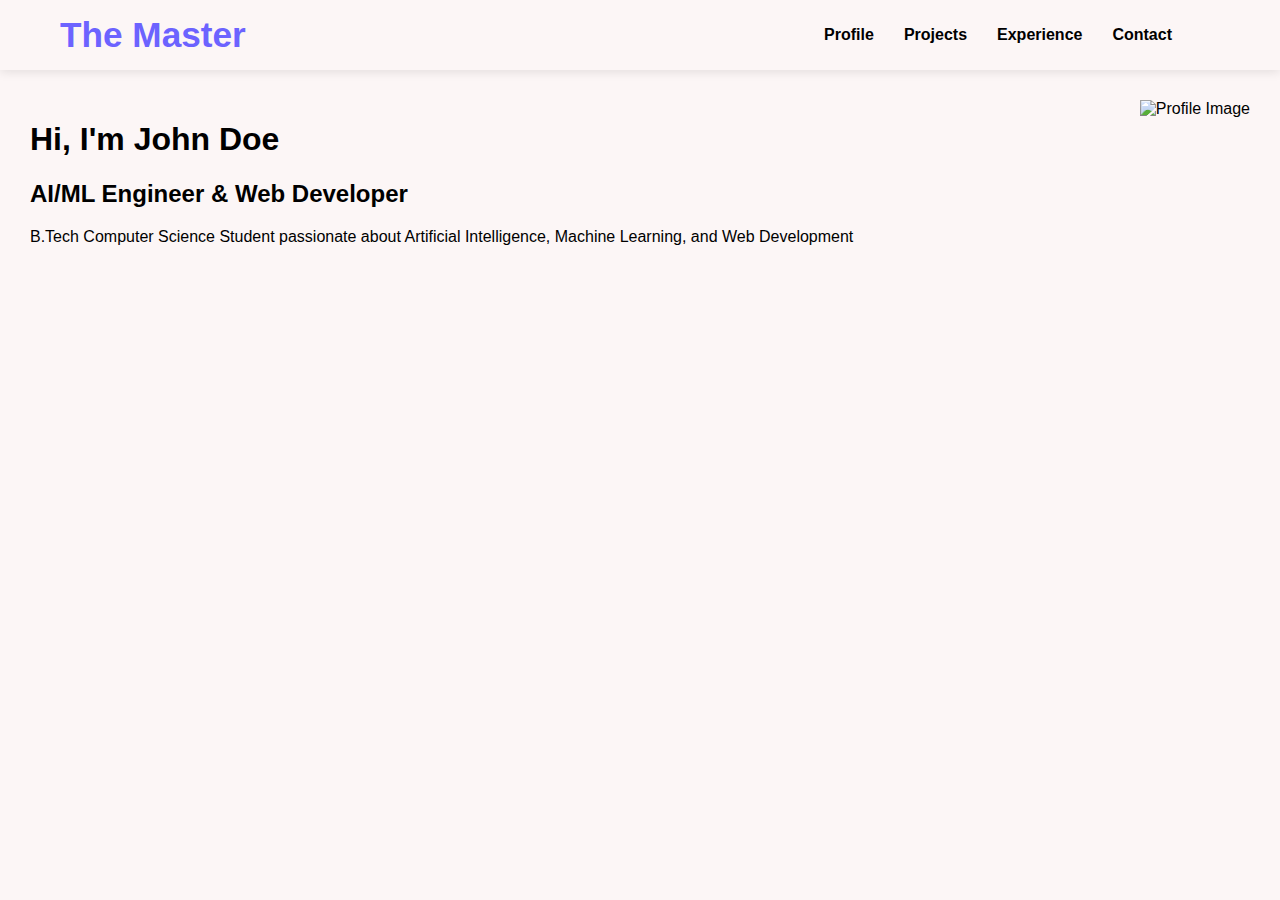
==== index.html @ faaa94b9 "start with nav bar" ====
<!DOCTYPE html>
<html lang="en">
<head>
    <meta charset="UTF-8">
    <meta name="viewport" content="width=device-width, initial-scale=1.0">
    <link rel="stylesheet" href="styles.css">
    <title>SHAURYA SAINI</title>
</head>
<body>
    <header>
        <div class="container">
                <div class="logo">The Master</div>
                <ul class="page-links">
                    <li><a href="#profile">Profile</a></li>
                    <li><a href="#projects">Projects</a></li>
                    <li><a href="#experience">Experience</a></li>
                    <li><a href="#contact">Contact</a></li>
                </ul>
        </div>
    </header>
    <section id="profile">
        <div class="container">
            <div class="pro-content">
                <h1>Hi, I'm <span class="highlight">John Doe</span></h1>
                <h2>AI/ML Engineer & Web Developer</h2>
                <p>B.Tech Computer Science Student passionate about Artificial Intelligence, Machine Learning, and Web Development</p>
            </div>
            <div class="hero-image">
                <img src="assets/profile.png" alt="Profile Image">
            </div>
        </div>
    </section>
</body>
</html>
---- styles.css ----
html {
    scroll-behavior: smooth;
}

body{
    font-family: "Segoe UI", Tahoma, Geneva, Verdana, sans-serif;
    margin:0;
    background-color: #fcf6f6;
}


/* HEADER AND NAV BAR  */

header{
    align-items: center;
    box-shadow: 0 2px 10px rgba(0, 0, 0, 0.1);;
}

header .container{
    display: flex;
    justify-content:space-between;
    align-items: center;
    padding-left: 20px;
    padding-right: 20px;
    width: 90%;
}

.logo{
    color:#6c63ff;
    font-size: 2.2em;
    font-weight: 700;
    padding:15px 40px;

}

.page-links{
    display: flex;
    justify-content: space-evenly;
}

ul{
   list-style: none; 
   gap:30px;
}

a{
    text-decoration: none;
    color:black;
    font-weight: 600;
}

a:hover{
    color:#6c63ff;
}


/* PROFILE SECTION  */

#profile .container{
    display: flex;
    justify-content: space-between;
    padding:30px 30px;
}

.pro-content{
    align-items: center;
}
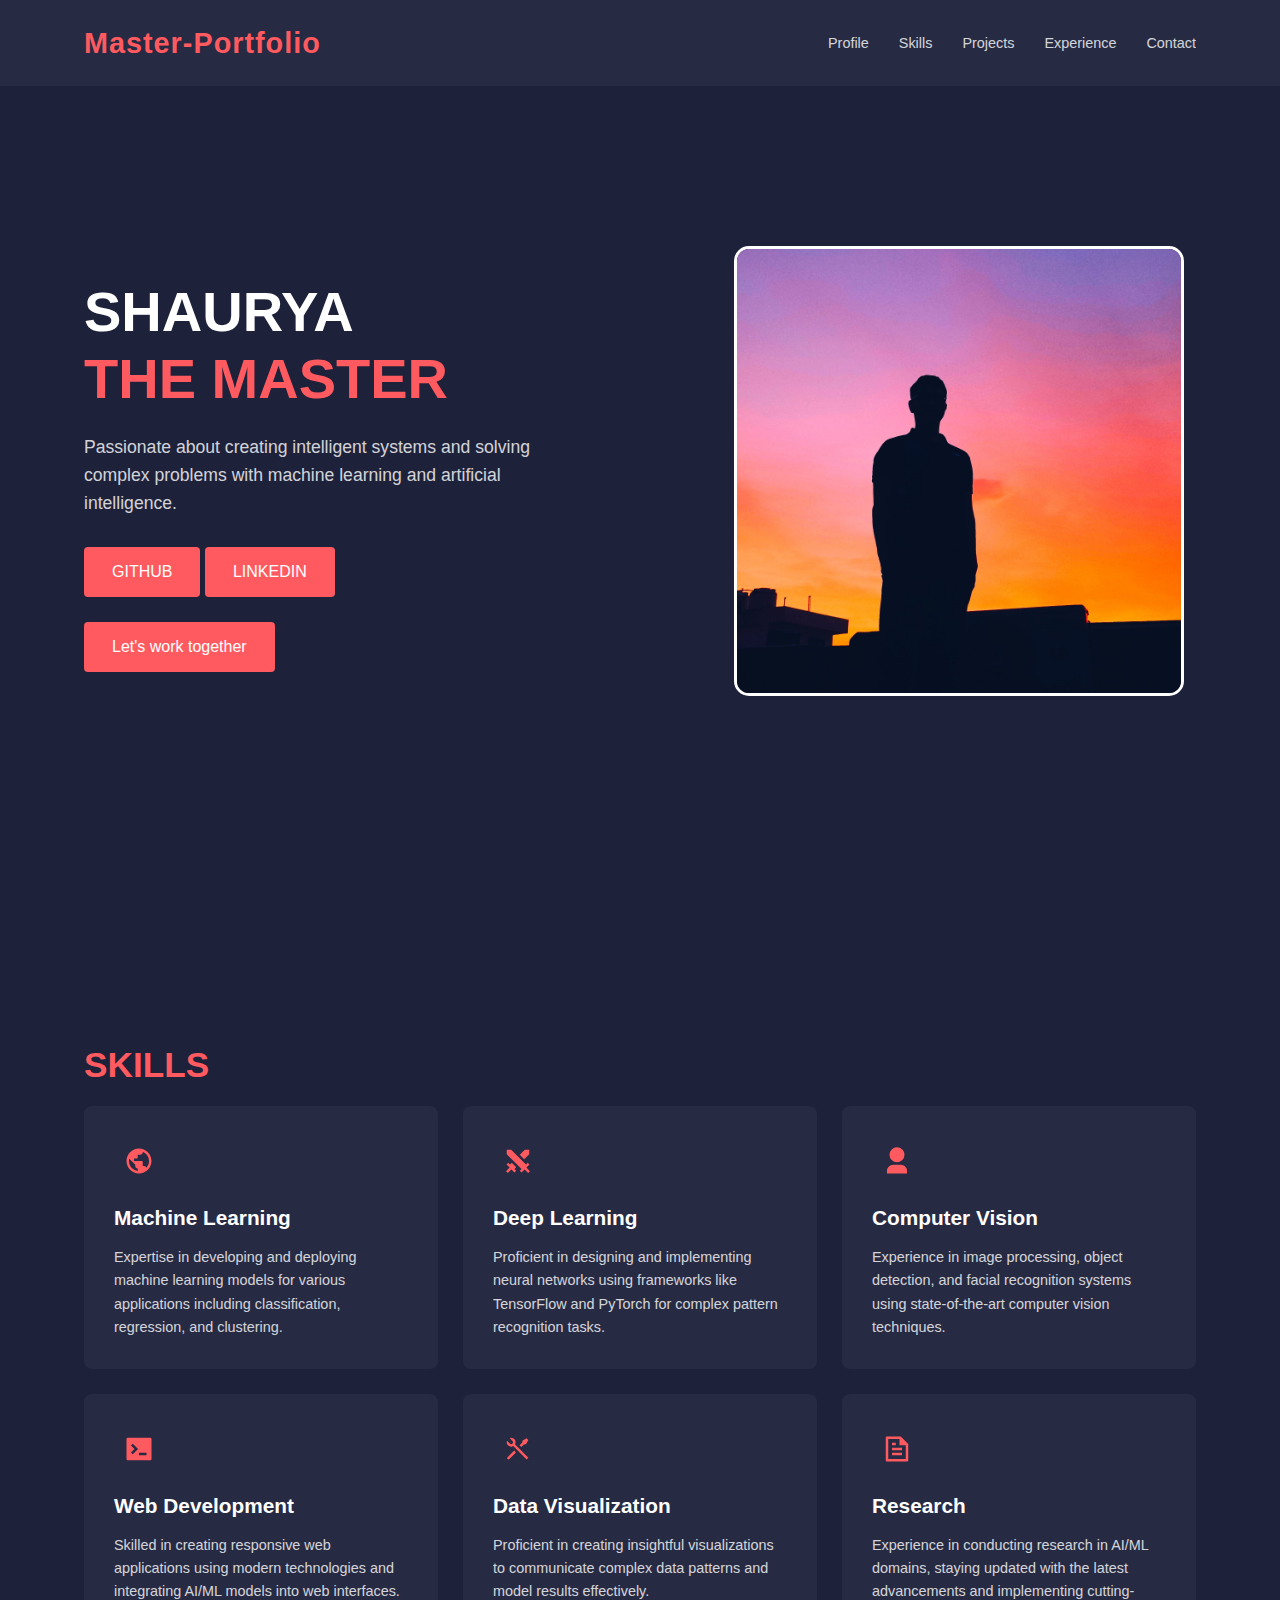
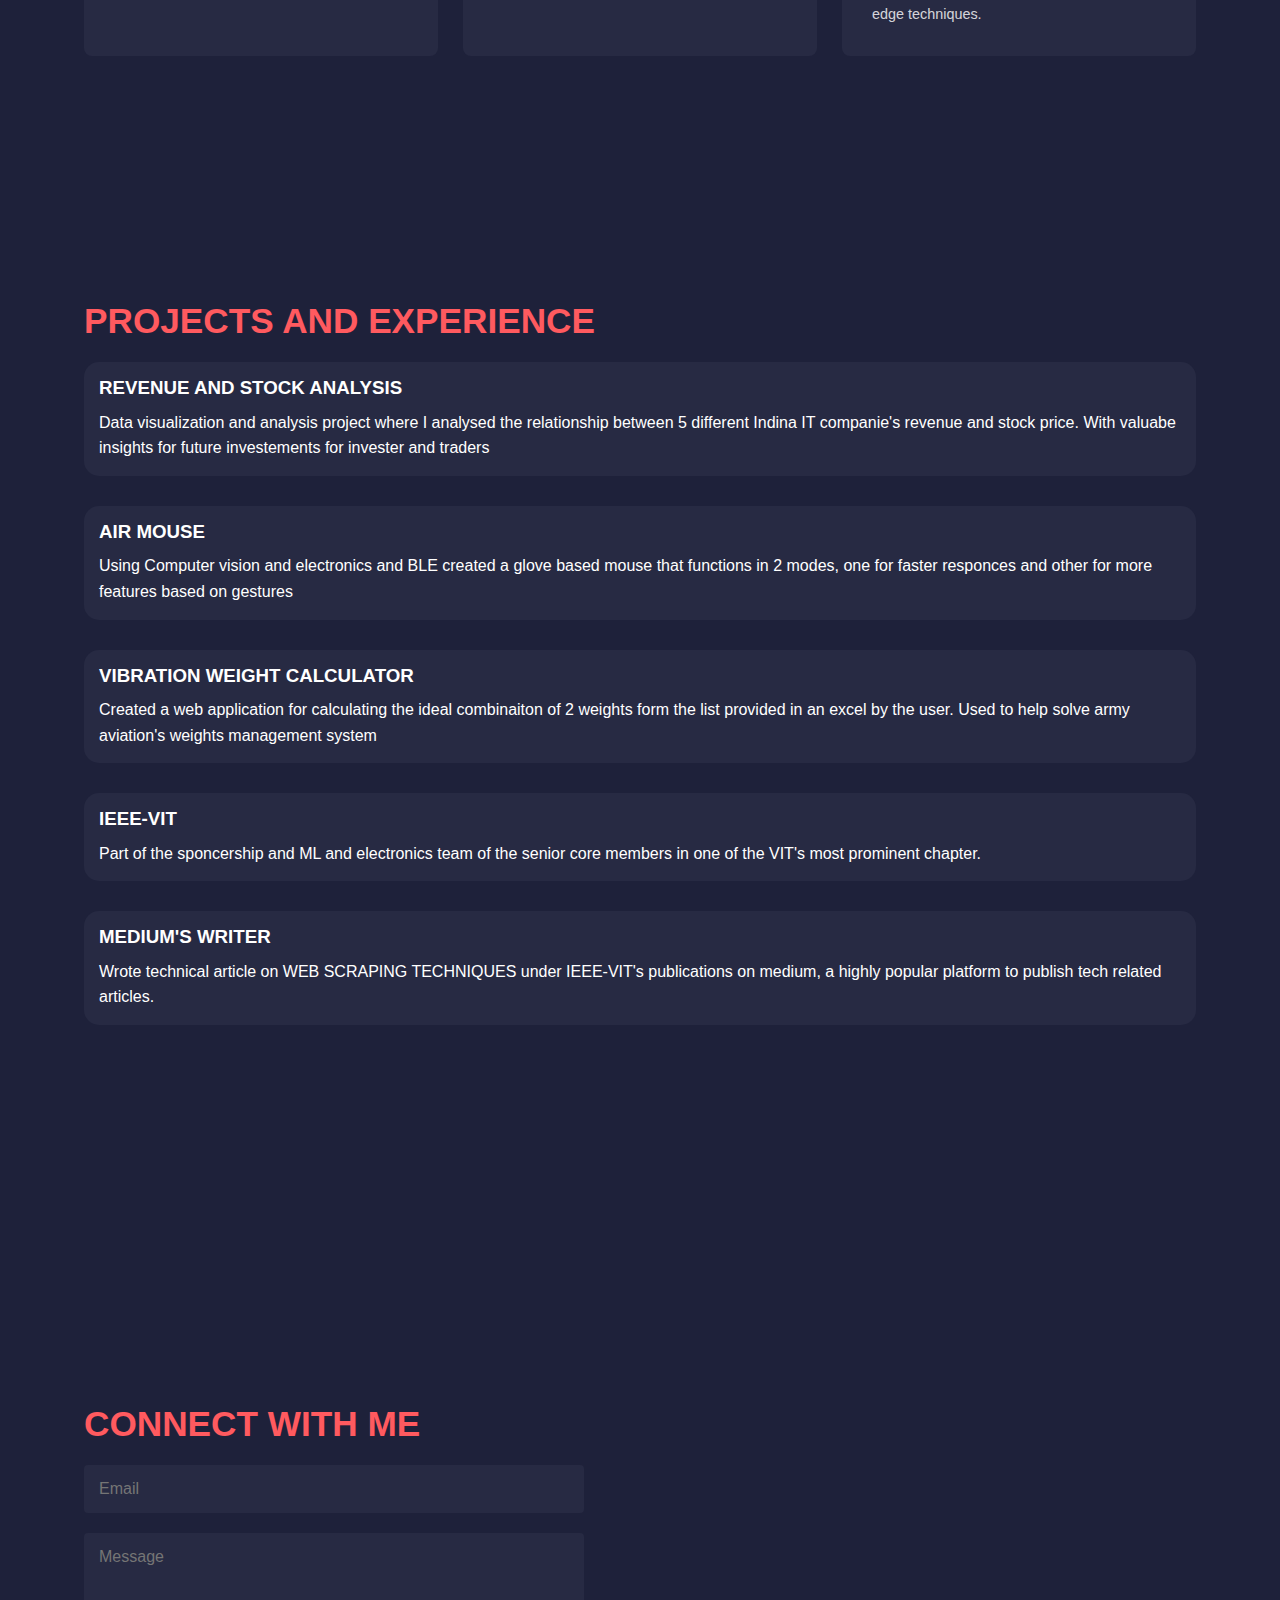
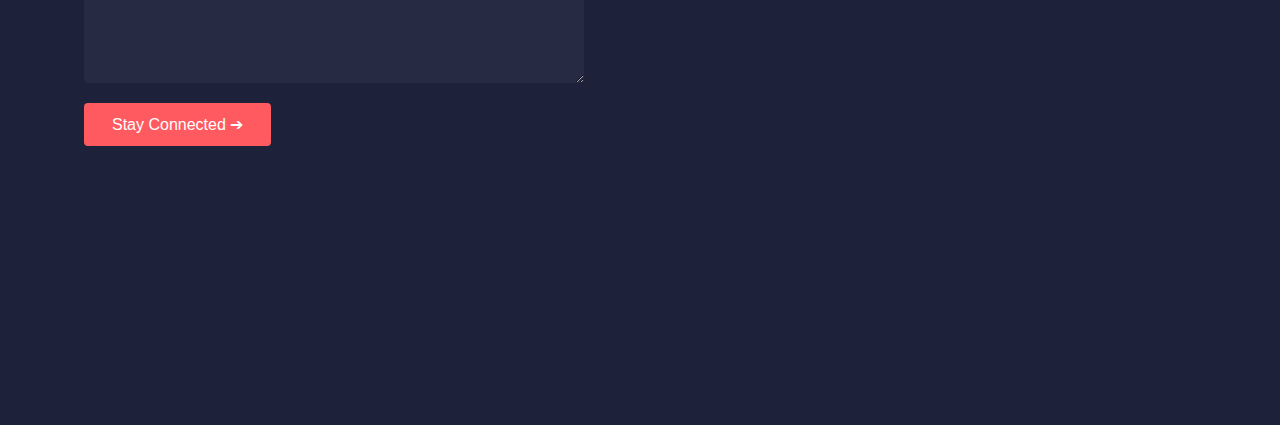
==== commit ccc0965b: "final commit" ====
--- a/index.html
+++ b/index.html
@@ -9,26 +9,129 @@
 <body>
     <header>
         <div class="container">
-                <div class="logo">The Master</div>
-                <ul class="page-links">
+            <div class="logo">Master-Portfolio</div>
+            <nav>
+                <ul>
                     <li><a href="#profile">Profile</a></li>
-                    <li><a href="#projects">Projects</a></li>
-                    <li><a href="#experience">Experience</a></li>
+                    <li><a href="#skills">Skills</a></li>
+                    <li><a href="#projects-experience">Projects</a></li>
+                    <li><a href="#projects-experience">Experience</a></li>
                     <li><a href="#contact">Contact</a></li>
                 </ul>
+            </nav>
         </div>
     </header>
-    <section id="profile">
+
+    <section id="home" class="profile">
         <div class="container">
-            <div class="pro-content">
-                <h1>Hi, I'm <span class="highlight">John Doe</span></h1>
-                <h2>AI/ML Engineer & Web Developer</h2>
-                <p>B.Tech Computer Science Student passionate about Artificial Intelligence, Machine Learning, and Web Development</p>
+            <div class="profile-content">
+                <h1>SHAURYA<br><span class="highlight">THE MASTER</span></h1>
+                <p>Passionate about creating intelligent systems and solving complex problems with machine learning and artificial intelligence.</p>
+                <a href="https://github.com/Shaurya-Saini" class="btn" target="_blank">GITHUB</a>
+                <a href="https://www.linkedin.com/in/shaurya-saini-9b016228a/" class="btn" target="_blank">LINKEDIN</a>
+                <br><br>
+                <a href="#contact" class="btn">Let's work together</a>
             </div>
-            <div class="hero-image">
-                <img src="assets/profile.png" alt="Profile Image">
+            <div>
+                <img src="profile.jpg" alt="Profile Image" class="profile-image">
             </div>
         </div>
     </section>
+
+    <section id="skills" class="skills">
+        <div class="container">
+            <h1>SKILLS</h1>
+            
+            <div class="skills-grid">
+                <div class="skill-card">
+                    <div class="icon">
+                        <svg xmlns="http://www.w3.org/2000/svg" viewBox="0 0 24 24" width="24" height="24"><path fill="none" d="M0 0h24v24H0z"/><path d="M12 2C6.48 2 2 6.48 2 12s4.48 10 10 10 10-4.48 10-10S17.52 2 12 2zm-1 17.93c-3.95-.49-7-3.85-7-7.93 0-.62.08-1.21.21-1.79L9 15v1c0 1.1.9 2 2 2v1.93zm6.9-2.54c-.26-.81-1-1.39-1.9-1.39h-1v-3c0-.55-.45-1-1-1H8v-2h2c.55 0 1-.45 1-1V7h2c1.1 0 2-.9 2-2v-.41c2.93 1.19 5 4.06 5 7.41 0 2.08-.8 3.97-2.1 5.39z" fill="currentColor"/></svg>
+                    </div>
+                    <h3>Machine Learning</h3>
+                    <p>Expertise in developing and deploying machine learning models for various applications including classification, regression, and clustering.</p>
+                </div>
+                
+                <div class="skill-card">
+                    <div class="icon">
+                        <svg xmlns="http://www.w3.org/2000/svg" viewBox="0 0 24 24" width="24" height="24"><path fill="none" d="M0 0h24v24H0z"/><path d="M7.05 13.406l3.534 3.536-1.413 1.414 1.415 1.415-1.414 1.414-2.475-2.475-2.829 2.829-1.414-1.414 2.829-2.83-2.475-2.474 1.414-1.414 1.414 1.413 1.413-1.414zM3 3l3.546.003 11.817 11.818 1.415-1.414 1.414 1.414-2.474 2.475 2.828 2.829-1.414 1.414-2.829-2.829-2.475 2.475-1.414-1.414 1.414-1.415L3.003 6.531 3 3zm14.457 0L21 3.003l.002 3.523-4.053 4.052-3.536-3.535L17.457 3z" fill="currentColor"/></svg>
+                    </div>
+                    <h3>Deep Learning</h3>
+                    <p>Proficient in designing and implementing neural networks using frameworks like TensorFlow and PyTorch for complex pattern recognition tasks.</p>
+                </div>
+                
+                <div class="skill-card">
+                    <div class="icon">
+                        <svg xmlns="http://www.w3.org/2000/svg" viewBox="0 0 24 24" width="24" height="24"><path fill="none" d="M0 0h24v24H0z"/><path d="M20 22H4v-2a5 5 0 0 1 5-5h6a5 5 0 0 1 5 5v2zm-8-9a6 6 0 1 1 0-12 6 6 0 0 1 0 12z" fill="currentColor"/></svg>
+                    </div>
+                    <h3>Computer Vision</h3>
+                    <p>Experience in image processing, object detection, and facial recognition systems using state-of-the-art computer vision techniques.</p>
+                </div>
+                
+                <div class="skill-card">
+                    <div class="icon">
+                        <svg xmlns="http://www.w3.org/2000/svg" viewBox="0 0 24 24" width="24" height="24"><path fill="none" d="M0 0h24v24H0z"/><path d="M3 3h18a1 1 0 0 1 1 1v16a1 1 0 0 1-1 1H3a1 1 0 0 1-1-1V4a1 1 0 0 1 1-1zm9 12v2h6v-2h-6zm-3.586-3l-2.828 2.828L7 16.243 11.243 12 7 7.757 5.586 9.172 8.414 12z" fill="currentColor"/></svg>
+                    </div>
+                    <h3>Web Development</h3>
+                    <p>Skilled in creating responsive web applications using modern technologies and integrating AI/ML models into web interfaces.</p>
+                </div>
+                
+                <div class="skill-card">
+                    <div class="icon">
+                        <svg xmlns="http://www.w3.org/2000/svg" viewBox="0 0 24 24" width="24" height="24"><path fill="none" d="M0 0h24v24H0z"/><path d="M5.33 3.271a3.5 3.5 0 0 1 4.254 4.963l10.709 10.71-1.414 1.414-10.71-10.71a3.502 3.502 0 0 1-4.962-4.255L5.444 7.63a1.5 1.5 0 1 0 2.121-2.121L5.329 3.27zm10.367 1.884l3.182-1.768 1.414 1.414-1.768 3.182-1.768.354-2.12 2.121-1.415-1.414 2.121-2.121.354-1.768zm-6.718 8.132l1.414 1.414-5.303 5.303a1 1 0 0 1-1.492-1.327l.078-.087 5.303-5.303z" fill="currentColor"/></svg>
+                    </div>
+                    <h3>Data Visualization</h3>
+                    <p>Proficient in creating insightful visualizations to communicate complex data patterns and model results effectively.</p>
+                </div>
+                
+                <div class="skill-card">
+                    <div class="icon">
+                        <svg xmlns="http://www.w3.org/2000/svg" viewBox="0 0 24 24" width="24" height="24"><path fill="none" d="M0 0h24v24H0z"/><path d="M21 8v12.993A1 1 0 0 1 20.007 22H3.993A.993.993 0 0 1 3 21.008V2.992C3 2.455 3.449 2 4.002 2h10.995L21 8zm-2 1h-5V4H5v16h14V9zM8 7h3v2H8V7zm0 4h8v2H8v-2zm0 4h8v2H8v-2z" fill="currentColor"/></svg>
+                    </div>
+                    <h3>Research</h3>
+                    <p>Experience in conducting research in AI/ML domains, staying updated with the latest advancements and implementing cutting-edge techniques.</p>
+                </div>
+            </div>
+        </div>
+    </section>
+
+    <section id="projects-experience" class="projects-experience">
+        <div class="container">
+            <h2>PROJECTS AND EXPERIENCE</h2>
+            <div class="pro-exp">
+                <div class="pro-exp-box">
+                    <h3>REVENUE AND STOCK ANALYSIS</h3>
+                    <p>Data visualization and analysis project where I analysed the relationship between 5 different Indina IT companie's revenue and stock price. With valuabe insights for future investements for invester and traders</p>
+                </div>
+                <div class="pro-exp-box">
+                    <h3>AIR MOUSE</h3>
+                    <p>Using Computer vision and electronics and BLE created a glove based mouse that functions in 2 modes, one for faster responces and other for more features based on gestures</p>
+                </div>
+                <div class="pro-exp-box">
+                    <H3>VIBRATION WEIGHT CALCULATOR</H3>
+                    <p>Created a web application for calculating the ideal combinaiton of 2 weights form the list provided in an excel by the user. Used to help solve army aviation's weights management system</p>
+                </div>
+                <div class="pro-exp-box">
+                    <h3>IEEE-VIT</h3>
+                    <p>Part of the sponcership and ML and electronics team of the senior core members in one of the VIT's most prominent chapter.</p>
+                </div>
+                <div class="pro-exp-box">
+                    <h3>MEDIUM'S WRITER</h3>
+                    <p>Wrote technical article on WEB SCRAPING TECHNIQUES under IEEE-VIT's publications on medium, a highly popular platform to publish tech related articles.</p>
+                </div>
+            </div>
+        </div>
+    </section>
+
+
+    <section id="contact" class="contact">
+        <div class="container">
+            <h2>CONNECT WITH ME</h2>
+            <form class="contact-form">
+                <input type="email" placeholder="Email" required>
+                <textarea placeholder="Message" required></textarea>
+                <button type="submit" class="btn">Stay Connected ➔</button>
+            </form>
+        </div>
+    </section>
 </body>
-</html>+</html>
--- a/styles.css
+++ b/styles.css
@@ -1,67 +1,328 @@
+/* color pallet */
+:root {
+    --dark-bg: #1e213a;
+    --accent-color: #ff5a5f;
+    --text-color: #ffffff;
+    --card-bg: #272a43;
+    --transition: all 0.3s ease;
+}
+
+* {
+    margin: 0;
+    padding: 0;
+    box-sizing: border-box;
+}
+
 html {
     scroll-behavior: smooth;
 }
 
-body{
-    font-family: "Segoe UI", Tahoma, Geneva, Verdana, sans-serif;
-    margin:0;
-    background-color: #fcf6f6;
-}
-
-
-/* HEADER AND NAV BAR  */
-
-header{
+body {
+    font-family: "Poppins", sans-serif;
+    background-color: var(--dark-bg);
+    color: var(--text-color);
+    line-height: 1.6;
+}
+
+.container {
+    width: 90%;
+    max-width: 1200px;
+    margin: 0 auto;
+    padding: 0 20px;
+}
+
+h1,h2,h3 {
+    font-weight: 600;
+    line-height: 1.2;
+}
+
+a {
+    text-decoration: none;
+    color: inherit;
+}
+
+ul {
+    list-style: none;
+}
+
+.highlight {
+    color: var(--accent-color);
+}
+
+section {
+    padding: 100px 0;
+    position: relative;
+    min-height: 100vh;
+    display: flex;
     align-items: center;
-    box-shadow: 0 2px 10px rgba(0, 0, 0, 0.1);;
-}
-
-header .container{
-    display: flex;
-    justify-content:space-between;
-    align-items: center;
-    padding-left: 20px;
-    padding-right: 20px;
-    width: 90%;
-}
-
-.logo{
-    color:#6c63ff;
-    font-size: 2.2em;
-    font-weight: 700;
-    padding:15px 40px;
-
-}
-
-.page-links{
-    display: flex;
-    justify-content: space-evenly;
-}
-
-ul{
-   list-style: none; 
-   gap:30px;
-}
-
-a{
-    text-decoration: none;
-    color:black;
-    font-weight: 600;
-}
-
-a:hover{
-    color:#6c63ff;
-}
-
-
-/* PROFILE SECTION  */
-
-#profile .container{
+}
+
+
+/* Header */
+header {
+  position: fixed;
+  top: 0;
+  left: 0;
+  width: 100%;
+  z-index: 1000;
+  padding: 20px 0;
+  background-color: var(--card-bg)
+}
+
+header .container {
+  display: flex;
+  justify-content: space-between;
+  align-items: center;
+}
+
+.logo {
+  font-size: 1.8rem;
+  font-weight: 700;
+  letter-spacing: 1px;
+  color:var(--accent-color)
+}
+
+nav ul {
+  display: flex;
+  gap: 30px;
+}
+
+nav a {
+  font-weight: 500;
+  transition: var(--transition);
+  font-size: 0.9rem;
+  opacity: 0.8;
+}
+
+nav a:hover {
+  color: var(--accent-color);
+  opacity: 1;
+}
+
+/* Button */
+.btn {
+  display: inline-block;
+  padding: 12px 28px;
+  background-color: var(--accent-color);
+  color: white;
+  border: none;
+  border-radius: 4px;
+  font-weight: 500;
+  cursor: pointer;
+  transition: var(--transition);
+  font-family: "Poppins", sans-serif;
+  font-size: 1rem;
+}
+
+.btn:hover {
+  background-color: #e64a4f;
+  transform: translateY(-3px);
+}
+
+/* Profile Section */
+.profile {
+  padding-top: 150px;
+}
+
+.profile .container{
     display: flex;
     justify-content: space-between;
-    padding:30px 30px;
-}
-
-.pro-content{
     align-items: center;
-}+    gap: 50px; /* Adjusted for better spacing */
+}
+
+.profile-image{
+    max-width: 80%;
+    height: auto;
+    margin-left: 100px;
+    border-style: solid;
+    border-color: #ffffff;
+    border-radius: 15px;
+}
+
+.profile-content {
+    max-width: 500px;
+    min-width: 500px;
+}
+
+.profile-content h1 {
+    font-size: 3.5rem;
+    margin-bottom: 20px;
+    line-height: 1.2;
+}
+
+.profile-content p {
+    font-size: 1.1rem;
+    margin-bottom: 30px;
+    opacity: 0.8;
+    max-width: 500px;
+}
+
+
+
+
+/* Skills Section */
+.skills h1, .contact h2, .projects-experience h2 {
+    font-size: 2.2rem;
+    margin-bottom: 20px;
+    color: var(--accent-color);
+}
+
+.skills-grid {
+  display: grid;
+  grid-template-columns: repeat(3, 1fr);
+  gap: 25px;
+}
+
+.skill-card {
+  background-color: var(--card-bg);
+  padding: 30px;
+  border-radius: 8px;
+  transition: var(--transition);
+}
+
+.skill-card:hover {
+  transform: translateY(-5px);
+  box-shadow: 0 10px 20px rgba(0, 0, 0, 0.2);
+}
+
+.icon {
+  width: 50px;
+  height: 50px;
+  display: flex;
+  align-items: center;
+  justify-content: center;
+  margin-bottom: 20px;
+  color: var(--accent-color);
+}
+
+.icon svg {
+  width: 30px;
+  height: 30px;
+}
+
+.skill-card h3 {
+  font-size: 1.3rem;
+  margin-bottom: 15px;
+}
+
+.skill-card p {
+  font-size: 0.9rem;
+  opacity: 0.8;
+}
+
+/* Project and experince */
+.pro-exp{
+    display: flex;
+    flex-direction: column;
+    gap: 30px;
+}
+
+.pro-exp-box{
+    background-color: var(--card-bg);
+    border-radius: 15px;
+    padding: 15px;
+    display: flex;
+    flex-direction: column;
+    gap: 10px;
+    transition: var(--transition);
+}
+
+.pro-exp-box:hover{
+    transform: translateY(-5px);
+    box-shadow: 0 10px 20px rgba(0, 0, 0, 0.2);
+}
+
+
+/* Contact Section */
+.contact-form {
+  max-width: 500px;
+  display: flex;
+  flex-direction: column;
+  gap: 20px;
+}
+
+.contact-form input,
+.contact-form textarea {
+  width: 100%;
+  padding: 15px;
+  background-color: var(--card-bg);
+  border: none;
+  border-radius: 4px;
+  color: var(--text-color);
+  font-family: "Poppins", sans-serif;
+  font-size: 1rem;
+}
+
+.contact-form textarea {
+  min-height: 150px;
+  resize: vertical;
+}
+
+.contact-form input:focus,
+.contact-form textarea:focus {
+  outline: 1px solid var(--accent-color);
+}
+
+.contact-form button {
+  align-self: flex-start;
+}
+
+/* Responsive Design */
+@media (max-width: 1024px) {
+  .skills-grid {
+    grid-template-columns: repeat(2, 1fr);
+  }
+
+  .timeline {
+    right: 20px;
+  }
+}
+
+@media (max-width: 768px) {
+  header .container {
+    flex-direction: column;
+    gap: 15px;
+  }
+
+  nav ul {
+    gap: 15px;
+    flex-wrap: wrap;
+    justify-content: center;
+  }
+
+  .hero-content h1 {
+    font-size: 2.8rem;
+  }
+
+  .skills-grid {
+    grid-template-columns: 1fr;
+  }
+
+  .timeline {
+    display: none;
+  }
+
+  section {
+    padding: 80px 0;
+    min-height: auto;
+  }
+}
+
+@media (max-width: 480px) {
+  .hero-content h1 {
+    font-size: 2.2rem;
+  }
+
+  .skills h2,
+  .contact h2 {
+    font-size: 1.8rem;
+  }
+
+  .btn {
+    width: 100%;
+    text-align: center;
+  }
+}
+  
+  